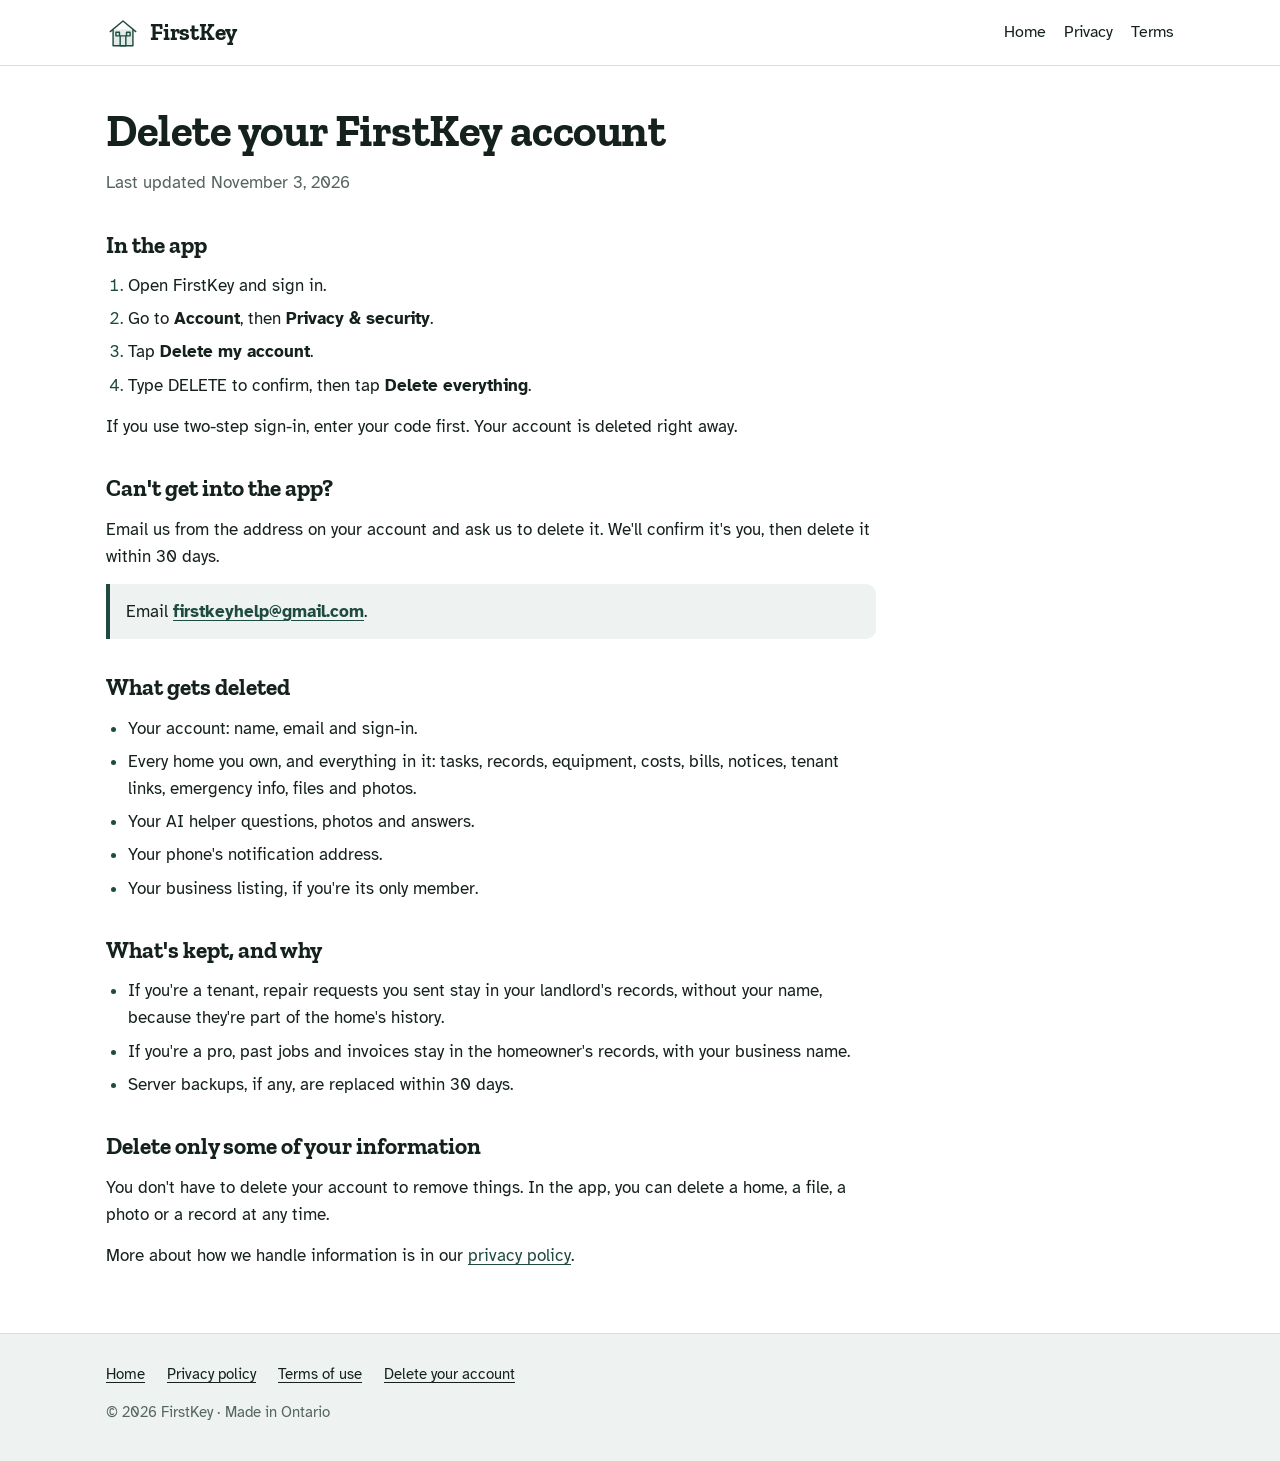
==== delete-account.html @ ac02594d "FirstKey website: home, privacy policy, terms, delete account Co-Authored-By: Claude Opus 5.5 <norep" ====
<!doctype html>
<html lang="en-CA">
<head>
<meta charset="utf-8">
<meta name="viewport" content="width=device-width, initial-scale=1, viewport-fit=cover">
<title>Delete Your FirstKey Account</title>
<meta name="description" content="How to delete your FirstKey account, what gets deleted, and what's kept.">
<link rel="preconnect" href="https://fonts.googleapis.com">
<link rel="preconnect" href="https://fonts.gstatic.com" crossorigin>
<link rel="stylesheet" href="https://fonts.googleapis.com/css2?family=Atkinson+Hyperlegible:wght@400;700&family=Zilla+Slab:wght@500;600;700&display=swap">
<link rel="stylesheet" href="site.css">
</head>
<body>
<header class="top">
  <div class="wrap">
    <a class="brand" href="./" aria-label="FirstKey home">
      <span class="draw"><svg viewBox="0 0 48 48" aria-hidden="true" focusable="false"><path d="M6 22L24 7l18 15"/><path class="f" d="M10 19v23h28V19"/><rect x="20" y="28" width="8" height="14"/><rect x="14" y="23" width="5" height="5"/><rect x="29" y="23" width="5" height="5"/></svg></span><span>FirstKey</span>
    </a>
    <nav class="nav" aria-label="Main">
      <a href="./">Home</a>
      <a href="privacy.html">Privacy</a>
      <a href="terms.html">Terms</a>
    </nav>
  </div>
</header>

<main class="doc">
  <div class="wrap">
    <article>
      <h1>Delete your FirstKey account</h1>
      <p class="updated">Last updated November 3, 2026</p>

      <h2>In the app</h2>
      <ol>
        <li>Open FirstKey and sign in.</li>
        <li>Go to <b>Account</b>, then <b>Privacy &amp; security</b>.</li>
        <li>Tap <b>Delete my account</b>.</li>
        <li>Type DELETE to confirm, then tap <b>Delete everything</b>.</li>
      </ol>
      <p>If you use two-step sign-in, enter your code first. Your account is deleted right away.</p>

      <h2>Can't get into the app?</h2>
      <p>Email us from the address on your account and ask us to delete it. We'll confirm it's you, then delete it within 30 days.</p>
      <p class="note" data-contact>Email <a class="contact" href="mailto:firstkeyhelp@gmail.com">firstkeyhelp@gmail.com</a>.</p>

      <h2>What gets deleted</h2>
      <ul>
        <li>Your account: name, email and sign-in.</li>
        <li>Every home you own, and everything in it: tasks, records, equipment, costs, bills, notices, tenant links, emergency info, files and photos.</li>
        <li>Your AI helper questions, photos and answers.</li>
        <li>Your phone's notification address.</li>
        <li>Your business listing, if you're its only member.</li>
      </ul>

      <h2>What's kept, and why</h2>
      <ul>
        <li>If you're a tenant, repair requests you sent stay in your landlord's records, without your name, because they're part of the home's history.</li>
        <li>If you're a pro, past jobs and invoices stay in the homeowner's records, with your business name.</li>
        <li>Server backups, if any, are replaced within 30 days.</li>
      </ul>

      <h2>Delete only some of your information</h2>
      <p>You don't have to delete your account to remove things. In the app, you can delete a home, a file, a photo or a record at any time.</p>

      <p>More about how we handle information is in our <a href="privacy.html">privacy policy</a>.</p>
    </article>
  </div>
</main>

<footer class="foot">
  <div class="wrap">
    <nav aria-label="Site">
      <a href="./">Home</a>
      <a href="privacy.html">Privacy policy</a>
      <a href="terms.html">Terms of use</a>
      <a href="delete-account.html">Delete your account</a>
    </nav>
    <p>© 2026 FirstKey · Made in Ontario</p>
  </div>
</footer>
</body>
</html>
---- site.css ----
/* FirstKey website. Colours match the app: spruce green, mist, and key-tag yellow on white.
   Layout: one calm column of bands; the yellow key tag in the hero is the only loud thing. */
:root {
  --paper: #ffffff;
  --mist: #eef2f0;
  --ink: #15211d;
  --muted: #55655f;
  --line: #d6dfdb;
  --spruce: #1f4a3f;
  --spruce-soft: #e1ece8;
  --on-spruce: #ffffff;
  --tag: #f2c230;
  --tag-ink: #2a2200;
  --alert: #b3362b;
  --alert-soft: #f8e3e0;
  --sun: #f2b630;
  --display: "Zilla Slab", "Rockwell", "Roboto Slab", Georgia, serif;
  --body: "Atkinson Hyperlegible", "Segoe UI", system-ui, -apple-system, sans-serif;
}
@media (prefers-color-scheme: dark) {
  :root:not([data-theme="light"]) {
    --paper: #0f1715; --mist: #17221f; --ink: #e7efec; --muted: #9fb1aa; --line: #2a3a35;
    --spruce: #7cc4ad; --spruce-soft: #1d332c; --on-spruce: #0f1715; --tag: #f2c230; --tag-ink: #2a2200;
    --alert: #ff8a7d; --alert-soft: #3a1e1b; --sun: #f2b630;
    color-scheme: dark;
  }
}
:root[data-theme="dark"] {
  --paper: #0f1715; --mist: #17221f; --ink: #e7efec; --muted: #9fb1aa; --line: #2a3a35;
  --spruce: #7cc4ad; --spruce-soft: #1d332c; --on-spruce: #0f1715; --tag: #f2c230; --tag-ink: #2a2200;
  --alert: #ff8a7d; --alert-soft: #3a1e1b; --sun: #f2b630;
  color-scheme: dark;
}

* { box-sizing: border-box; }
html { -webkit-text-size-adjust: 100%; scroll-behavior: smooth; }
@media (prefers-reduced-motion: reduce) { html { scroll-behavior: auto; } }
body {
  margin: 0;
  background: var(--paper);
  color: var(--ink);
  font-family: var(--body);
  font-size: 1.0625rem;
  line-height: 1.6;
}
a { color: var(--spruce); text-underline-offset: 0.18em; }
a:hover { text-decoration-thickness: 2px; }
:focus-visible { outline: 3px solid var(--tag); outline-offset: 3px; border-radius: 4px; }
h1, h2, h3 { font-family: var(--display); line-height: 1.1; text-wrap: balance; margin: 0; color: var(--ink); }
h1 { font-size: clamp(2.3rem, 5.2vw, 3.6rem); font-weight: 700; letter-spacing: -0.01em; }
h2 { font-size: clamp(1.7rem, 3.4vw, 2.35rem); font-weight: 700; }
h3 { font-size: 1.25rem; font-weight: 600; }
p { margin: 0; }

.wrap {
  width: 100%;
  max-width: 1100px;
  margin: 0 auto;
  padding-left: max(16px, env(safe-area-inset-left, 0px));
  padding-right: max(16px, env(safe-area-inset-right, 0px));
}

/* ---------- Header and footer ---------- */
.top { border-bottom: 1px solid var(--line); background: var(--paper); }
.top .wrap { display: flex; align-items: center; justify-content: space-between; gap: 16px; padding-block: 14px; flex-wrap: wrap; }
.brand { display: inline-flex; align-items: center; gap: 10px; text-decoration: none; color: var(--ink); }
.brand .draw { width: 34px; height: 34px; color: var(--spruce); }
.brand span { font-family: var(--display); font-weight: 700; font-size: 1.45rem; letter-spacing: -0.01em; }
.nav { display: flex; gap: 6px 18px; flex-wrap: wrap; font-size: 0.98rem; }
.nav a { color: var(--ink); text-decoration: none; padding: 4px 0; }
.nav a:hover { color: var(--spruce); text-decoration: underline; }

.foot { border-top: 1px solid var(--line); background: var(--mist); color: var(--muted); font-size: 0.95rem; }
.foot .wrap { display: grid; gap: 14px; padding-block: 28px 36px; }
.foot nav { display: flex; flex-wrap: wrap; gap: 8px 22px; }
.foot a { color: var(--ink); }

/* ---------- Drawings (the app's own line drawings) ---------- */
.draw { display: inline-flex; color: var(--spruce); flex: none; }
.draw svg { width: 100%; height: 100%; }
.draw svg * { fill: none; stroke: currentColor; stroke-width: 2; stroke-linecap: round; stroke-linejoin: round; }
.draw svg .f { fill: var(--spruce-soft); }
.draw svg .dot { fill: currentColor; stroke: none; }
.draw svg .sun { fill: var(--sun); stroke: var(--sun); }
.draw svg .ray { stroke: var(--sun); }

/* ---------- Buttons ---------- */
.btn {
  display: inline-flex; align-items: center; justify-content: center; gap: 8px;
  padding: 12px 20px; border-radius: 10px; font-weight: 700; font-size: 1rem; text-decoration: none;
  border: 2px solid var(--spruce); color: var(--spruce); background: transparent; font-family: var(--body);
}
.btn.solid { background: var(--spruce); color: var(--on-spruce); }
.btn:hover { filter: brightness(1.06); text-decoration: none; }

/* ---------- Legal pages ---------- */
.doc { padding-block: 40px 64px; }
.doc article { max-width: 70ch; display: grid; gap: 14px; }
.doc .updated { color: var(--muted); }
.doc h1 { font-size: clamp(2rem, 4.4vw, 2.8rem); }
.doc h2 { font-size: 1.45rem; margin-top: 22px; }
.doc ul, .doc ol { margin: 0; padding-left: 1.3em; display: grid; gap: 6px; }
.doc li::marker { color: var(--spruce); }
.doc .note { background: var(--mist); border-left: 4px solid var(--spruce); padding: 14px 16px; border-radius: 0 10px 10px 0; }
.doc .warn { background: var(--alert-soft); border-left-color: var(--alert); }
.doc table { border-collapse: collapse; width: 100%; font-size: 0.98rem; }
.doc th, .doc td { text-align: left; vertical-align: top; padding: 10px 12px; border-bottom: 1px solid var(--line); }
.doc th { font-weight: 700; background: var(--mist); }
.scroll-x { overflow-x: auto; }
.contact { font-weight: 700; user-select: all; }
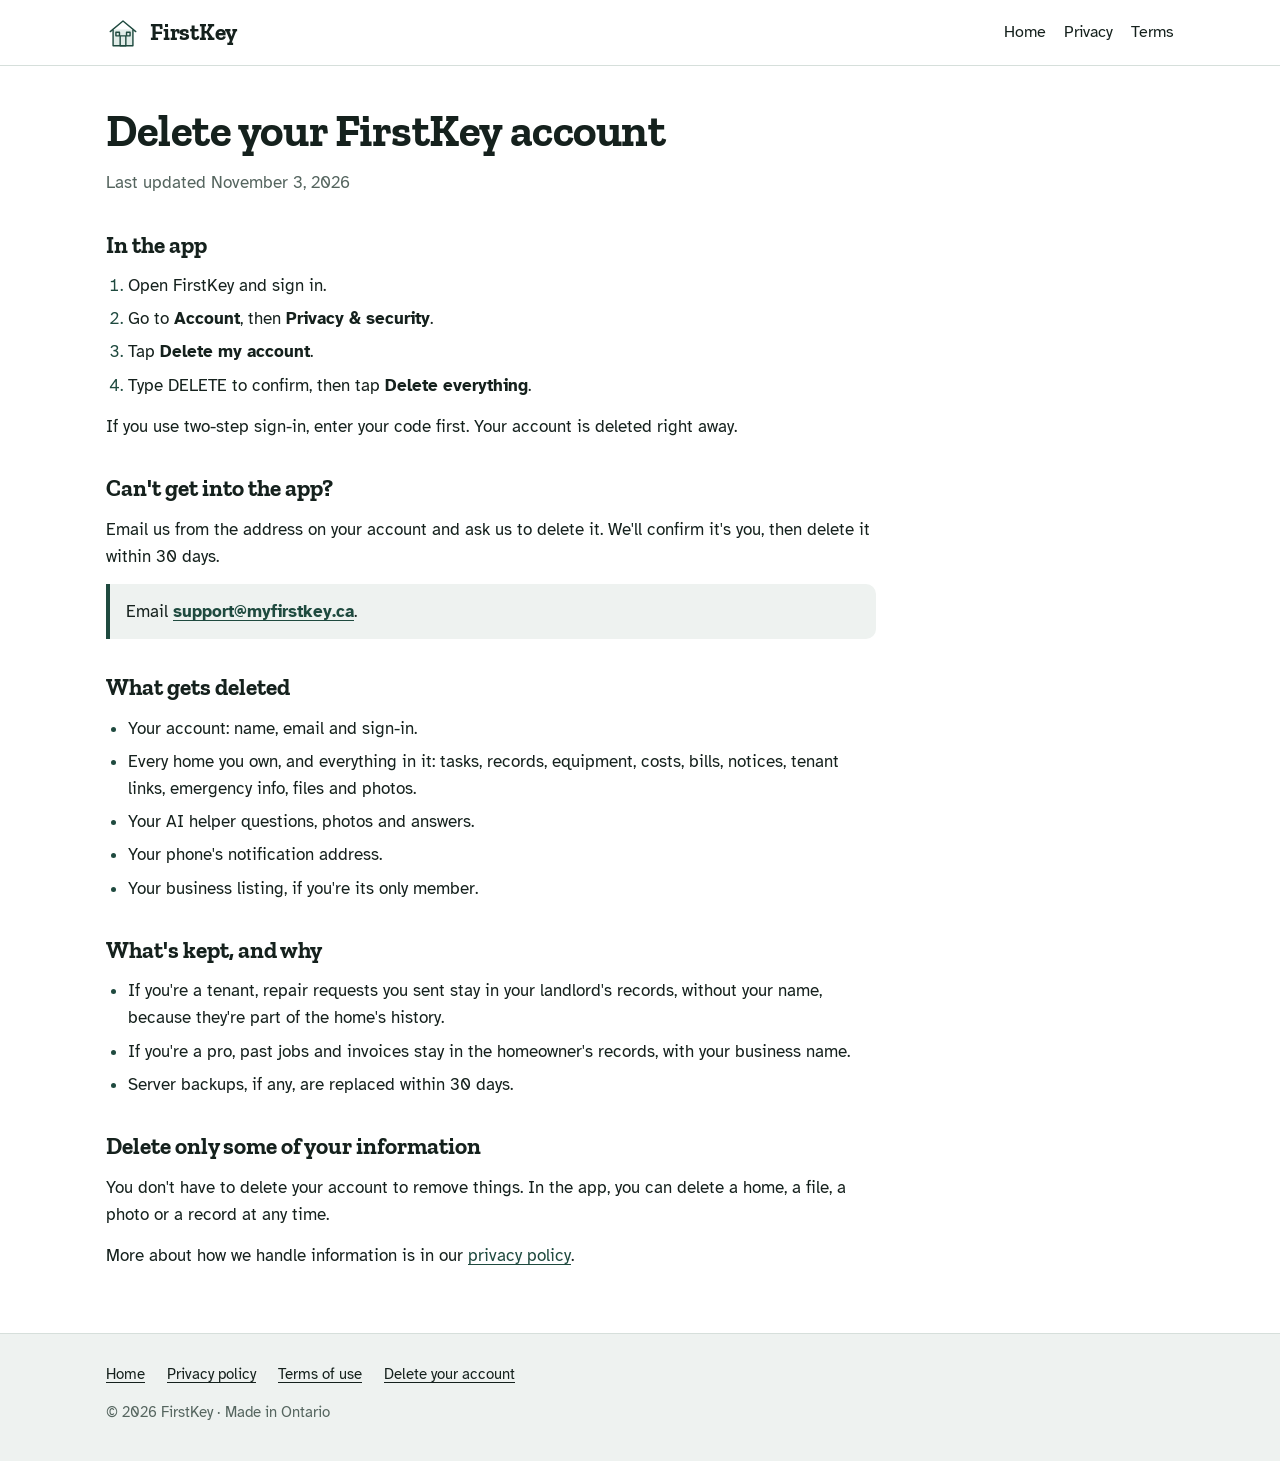
==== commit 2cae2cf2: "Support email: support@myfirstkey.ca Co-Authored-By: Claude Opus 5.5 <noreply@anthropic.com> Claude-" ====
--- a/delete-account.html
+++ b/delete-account.html
@@ -41,7 +41,7 @@
 
       <h2>Can't get into the app?</h2>
       <p>Email us from the address on your account and ask us to delete it. We'll confirm it's you, then delete it within 30 days.</p>
-      <p class="note" data-contact>Email <a class="contact" href="mailto:firstkeyhelp@gmail.com">firstkeyhelp@gmail.com</a>.</p>
+      <p class="note" data-contact>Email <a class="contact" href="mailto:support@myfirstkey.ca">support@myfirstkey.ca</a>.</p>
 
       <h2>What gets deleted</h2>
       <ul>
